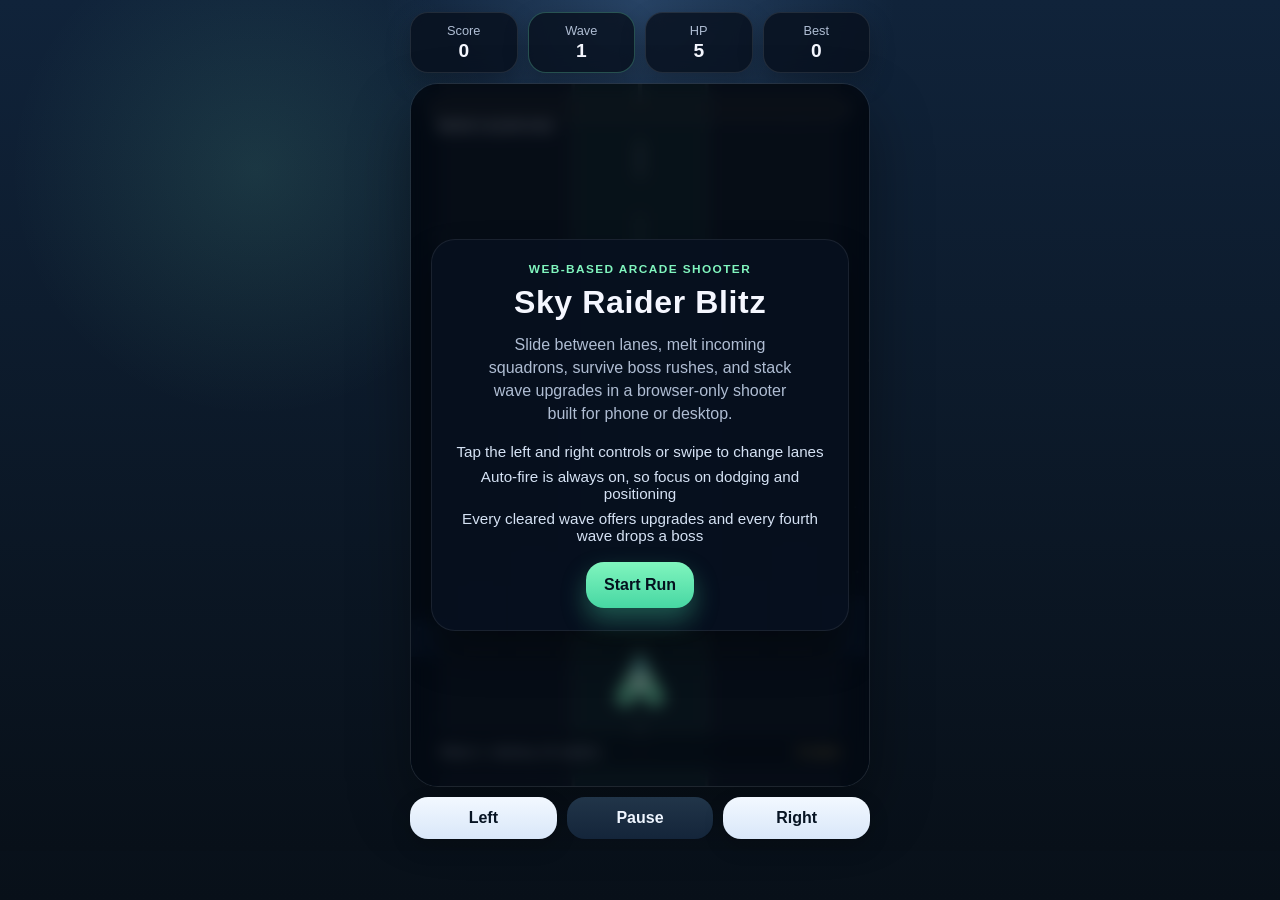
==== index.html @ b04896ec "Add Sky Raider Blitz static web game" ====
<!DOCTYPE html>
<html lang="en">
<head>
  <meta charset="UTF-8" />
  <meta name="viewport" content="width=device-width, initial-scale=1.0, maximum-scale=1.0, user-scalable=no" />
  <title>Sky Raider Blitz</title>
  <link rel="stylesheet" href="styles.css" />
</head>
<body>
  <div class="app-shell">
    <header class="hud-top">
      <div class="hud-pill">
        <span class="label">Score</span>
        <span id="score">0</span>
      </div>
      <div class="hud-pill center-pill">
        <span class="label">Wave</span>
        <span id="wave">1</span>
      </div>
      <div class="hud-pill">
        <span class="label">HP</span>
        <span id="hp">5</span>
      </div>
      <div class="hud-pill">
        <span class="label">Best</span>
        <span id="best">0</span>
      </div>
    </header>

    <main class="game-wrap">
      <canvas id="gameCanvas" width="420" height="760" aria-label="Three lane shooter game"></canvas>
      <div class="game-banner">
        <span id="statusText">Stay in motion and clear the lane.</span>
        <span id="coins" class="coin-readout">0 coins</span>
      </div>

      <div id="startOverlay" class="overlay visible">
        <div class="card hero-card">
          <p class="eyebrow">Web-based arcade shooter</p>
          <h1>Sky Raider Blitz</h1>
          <p class="subcopy">Slide between lanes, melt incoming squadrons, survive boss rushes, and stack wave upgrades in a browser-only shooter built for phone or desktop.</p>
          <div class="instructions">
            <div>Tap the left and right controls or swipe to change lanes</div>
            <div>Auto-fire is always on, so focus on dodging and positioning</div>
            <div>Every cleared wave offers upgrades and every fourth wave drops a boss</div>
          </div>
          <button id="startBtn" class="primary-btn">Start Run</button>
        </div>
      </div>

      <div id="upgradeOverlay" class="overlay hidden">
        <div class="card upgrade-card">
          <p class="eyebrow">Choose an upgrade</p>
          <h2>Wave Clear Bonus</h2>
          <div id="upgradeChoices" class="upgrade-choices"></div>
        </div>
      </div>

      <div id="gameOverOverlay" class="overlay hidden">
        <div class="card over-card">
          <p class="eyebrow">Run complete</p>
          <h2>Game Over</h2>
          <p id="finalStats" class="subcopy"></p>
          <button id="restartBtn" class="primary-btn">Run It Back</button>
        </div>
      </div>
    </main>

    <footer class="bottom-bar">
      <button id="leftBtn" class="control-btn" aria-label="Move left">Left</button>
      <button id="pauseBtn" class="control-btn secondary-btn" aria-label="Pause game">Pause</button>
      <button id="rightBtn" class="control-btn" aria-label="Move right">Right</button>
    </footer>
  </div>

  <script src="game.js"></script>
</body>
</html>
---- styles.css ----
:root {
  --bg1: #081019;
  --bg2: #10233a;
  --panel: rgba(7, 15, 27, 0.78);
  --line: rgba(255, 255, 255, 0.1);
  --text: #f5f7ff;
  --muted: #afbdd3;
  --accent: #80f5be;
  --accent-strong: #25cf8b;
  --accent-2: #7bb6ff;
  --danger: #ff7272;
  --gold: #ffd86b;
  --button-dark: #14253a;
}

* { box-sizing: border-box; }
html, body {
  margin: 0;
  min-height: 100%;
  font-family: "Trebuchet MS", "Segoe UI", sans-serif;
  background:
    radial-gradient(circle at top, rgba(123, 182, 255, 0.22), transparent 24%),
    radial-gradient(circle at 20% 20%, rgba(128, 245, 190, 0.11), transparent 20%),
    linear-gradient(180deg, var(--bg2), var(--bg1));
  color: var(--text);
  touch-action: manipulation;
}

body {
  display: flex;
  justify-content: center;
  align-items: center;
  padding: 12px;
}

.app-shell {
  width: min(100%, 460px);
  display: flex;
  flex-direction: column;
  gap: 10px;
}

.hud-top,
.bottom-bar {
  display: flex;
  gap: 10px;
}

.hud-pill,
.control-btn {
  flex: 1;
  background: var(--panel);
  border: 1px solid var(--line);
  border-radius: 18px;
  padding: 10px 12px;
  backdrop-filter: blur(10px);
  text-align: center;
  box-shadow: 0 10px 25px rgba(0,0,0,0.25);
}

.hud-pill .label {
  display: block;
  font-size: 0.8rem;
  color: var(--muted);
}

.hud-pill span:last-child {
  display: block;
  font-size: 1.2rem;
  font-weight: 800;
  margin-top: 2px;
}

.center-pill {
  border-color: rgba(116, 240, 193, 0.28);
}

.game-wrap {
  position: relative;
  background: rgba(3, 10, 20, 0.45);
  border: 1px solid var(--line);
  border-radius: 28px;
  overflow: hidden;
  box-shadow: 0 28px 60px rgba(0,0,0,0.35);
}

canvas {
  display: block;
  width: 100%;
  height: auto;
  max-height: 78vh;
  background: linear-gradient(180deg, #153458 0%, #081426 100%);
}

.game-banner {
  position: absolute;
  left: 16px;
  right: 16px;
  bottom: 16px;
  display: flex;
  justify-content: space-between;
  gap: 12px;
  padding: 10px 12px;
  border-radius: 16px;
  background: rgba(5, 13, 22, 0.62);
  border: 1px solid rgba(255,255,255,0.08);
  backdrop-filter: blur(10px);
  pointer-events: none;
  font-size: 0.84rem;
}

#statusText {
  color: #dce8fb;
}

.coin-readout {
  color: var(--gold);
  white-space: nowrap;
}

.overlay {
  position: absolute;
  inset: 0;
  display: flex;
  justify-content: center;
  align-items: center;
  padding: 20px;
  background: rgba(2, 7, 15, 0.62);
  backdrop-filter: blur(8px);
}

.overlay.hidden { display: none; }
.overlay.visible { display: flex; }

.card {
  width: 100%;
  background: rgba(7, 16, 31, 0.94);
  border: 1px solid rgba(255,255,255,0.08);
  border-radius: 24px;
  padding: 22px;
  box-shadow: 0 24px 40px rgba(0,0,0,0.3);
  text-align: center;
}

.eyebrow {
  margin: 0 0 8px;
  color: var(--accent);
  text-transform: uppercase;
  letter-spacing: 0.12em;
  font-size: 0.74rem;
  font-weight: 700;
}

h1, h2 { margin: 0 0 12px; }
.subcopy {
  margin: 0 auto 14px;
  color: var(--muted);
  line-height: 1.45;
  max-width: 34ch;
}

.instructions {
  display: grid;
  gap: 8px;
  margin: 18px 0;
  font-size: 0.95rem;
  color: #d5e2f4;
}

.primary-btn,
.upgrade-btn,
.control-btn {
  border: none;
  border-radius: 18px;
  padding: 14px 18px;
  font-size: 1rem;
  font-weight: 800;
  cursor: pointer;
  color: #04111e;
  background: linear-gradient(180deg, var(--accent), #47d7a3);
  box-shadow: 0 12px 25px rgba(71, 215, 163, 0.35);
}

.control-btn {
  padding: 12px 14px;
  background: linear-gradient(180deg, #f2f8ff, #d9e7f9);
  color: #071423;
  box-shadow: 0 8px 20px rgba(0,0,0,0.18);
}

.secondary-btn {
  background: linear-gradient(180deg, #213549, var(--button-dark));
  color: #eff6ff;
  box-shadow: none;
}

.control-btn:active,
.primary-btn:active,
.upgrade-btn:active {
  transform: translateY(1px) scale(0.99);
}

.upgrade-choices {
  display: grid;
  gap: 12px;
  margin-top: 18px;
}

.upgrade-btn {
  text-align: left;
  background: linear-gradient(180deg, #f5f8ff, #dfe9ff);
  color: #102548;
  box-shadow: none;
}

.upgrade-btn strong,
.upgrade-btn span {
  display: block;
}

.upgrade-btn span {
  margin-top: 4px;
  font-size: 0.9rem;
  color: #334766;
  font-weight: 600;
}

.hero-card h1,
.upgrade-card h2,
.over-card h2 {
  letter-spacing: 0.02em;
}

@media (max-width: 480px) {
  body { padding: 8px; }
  .hud-top, .bottom-bar { gap: 8px; }
  .hud-pill, .control-btn { padding: 9px 10px; border-radius: 15px; }
  .card { padding: 18px; }
  .game-banner {
    left: 12px;
    right: 12px;
    bottom: 12px;
    padding: 9px 10px;
    font-size: 0.78rem;
  }
}

@media (max-width: 420px) {
  .hud-top {
    display: grid;
    grid-template-columns: repeat(2, 1fr);
  }
}
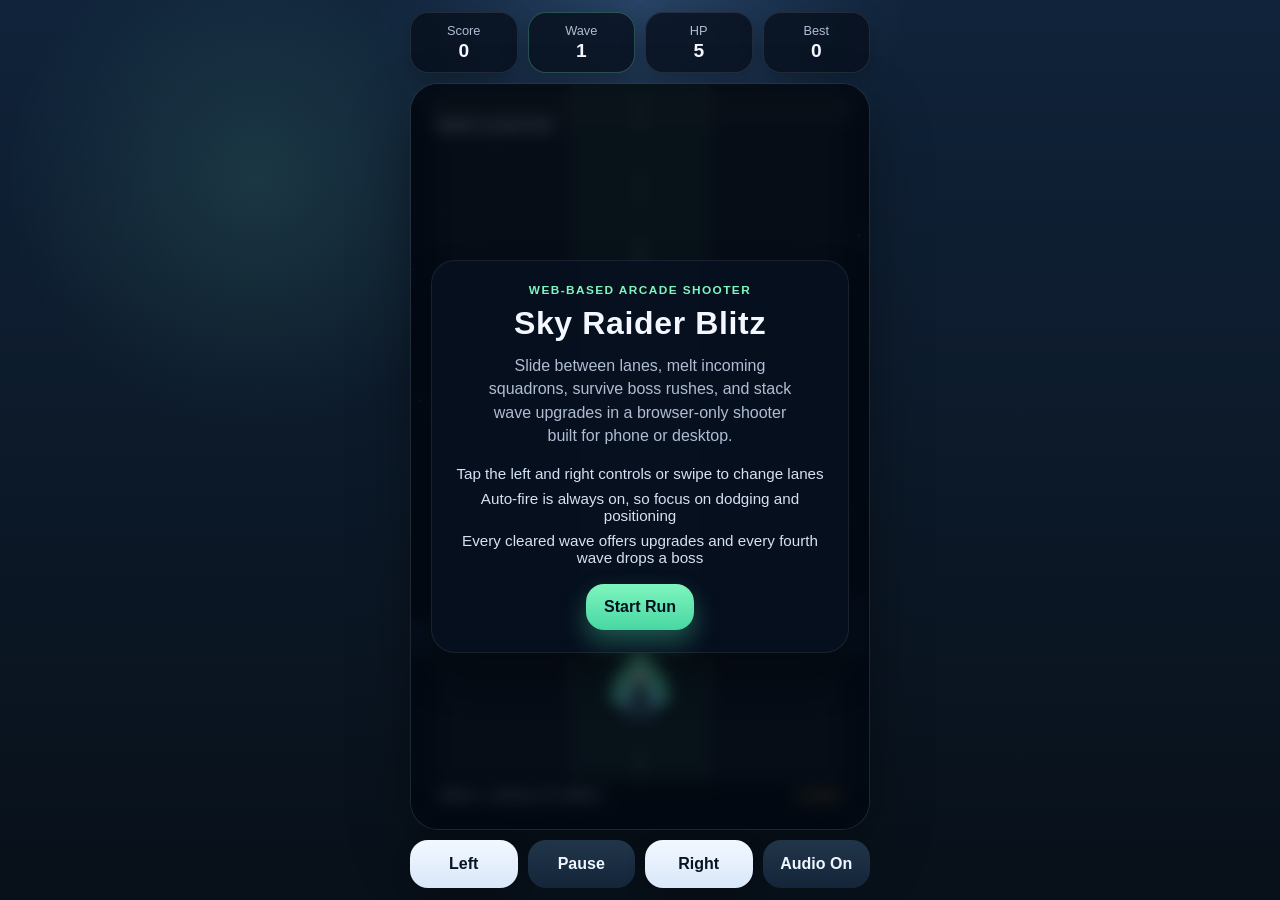
==== commit 0665ce68: "Polish mobile gameplay and add audio assets" ====
--- a/index.html
+++ b/index.html
@@ -70,6 +70,7 @@
       <button id="leftBtn" class="control-btn" aria-label="Move left">Left</button>
       <button id="pauseBtn" class="control-btn secondary-btn" aria-label="Pause game">Pause</button>
       <button id="rightBtn" class="control-btn" aria-label="Move right">Right</button>
+      <button id="audioBtn" class="control-btn secondary-btn" aria-label="Toggle audio">Audio On</button>
     </footer>
   </div>
 
--- a/styles.css
+++ b/styles.css
@@ -24,17 +24,29 @@
     linear-gradient(180deg, var(--bg2), var(--bg1));
   color: var(--text);
   touch-action: manipulation;
+  overscroll-behavior: none;
 }
 
 body {
   display: flex;
   justify-content: center;
   align-items: center;
-  padding: 12px;
+  min-height: 100vh;
+  min-height: 100svh;
+  padding:
+    max(12px, env(safe-area-inset-top))
+    max(12px, env(safe-area-inset-right))
+    max(12px, env(safe-area-inset-bottom))
+    max(12px, env(safe-area-inset-left));
+  user-select: none;
+  -webkit-user-select: none;
+  -webkit-tap-highlight-color: transparent;
 }
 
 .app-shell {
   width: min(100%, 460px);
+  min-height: calc(100vh - 24px);
+  min-height: calc(100svh - 24px);
   display: flex;
   flex-direction: column;
   gap: 10px;
@@ -76,7 +88,10 @@
 }
 
 .game-wrap {
+  flex: 1;
   position: relative;
+  display: flex;
+  align-items: stretch;
   background: rgba(3, 10, 20, 0.45);
   border: 1px solid var(--line);
   border-radius: 28px;
@@ -87,9 +102,11 @@
 canvas {
   display: block;
   width: 100%;
-  height: auto;
-  max-height: 78vh;
+  height: 100%;
+  aspect-ratio: 420 / 760;
+  max-height: min(78vh, 78svh);
   background: linear-gradient(180deg, #153458 0%, #081426 100%);
+  touch-action: none;
 }
 
 .game-banner {
@@ -129,7 +146,7 @@
   backdrop-filter: blur(8px);
 }
 
-.overlay.hidden { display: none; }
+.overlay.hidden { display: none !important; }
 .overlay.visible { display: flex; }
 
 .card {
@@ -186,6 +203,8 @@
   background: linear-gradient(180deg, #f2f8ff, #d9e7f9);
   color: #071423;
   box-shadow: 0 8px 20px rgba(0,0,0,0.18);
+  min-height: 48px;
+  touch-action: manipulation;
 }
 
 .secondary-btn {
@@ -232,10 +251,31 @@
 }
 
 @media (max-width: 480px) {
-  body { padding: 8px; }
+  body {
+    padding:
+      max(8px, env(safe-area-inset-top))
+      max(8px, env(safe-area-inset-right))
+      max(8px, env(safe-area-inset-bottom))
+      max(8px, env(safe-area-inset-left));
+  }
+  .app-shell {
+    width: 100%;
+    min-height: calc(100vh - 16px);
+    min-height: calc(100svh - 16px);
+  }
   .hud-top, .bottom-bar { gap: 8px; }
+  .bottom-bar {
+    display: grid;
+    grid-template-columns: repeat(2, 1fr);
+  }
   .hud-pill, .control-btn { padding: 9px 10px; border-radius: 15px; }
   .card { padding: 18px; }
+  .game-wrap {
+    border-radius: 22px;
+  }
+  canvas {
+    max-height: none;
+  }
   .game-banner {
     left: 12px;
     right: 12px;
@@ -250,4 +290,12 @@
     display: grid;
     grid-template-columns: repeat(2, 1fr);
   }
-}
+  .control-btn {
+    min-height: 52px;
+    font-size: 0.95rem;
+  }
+  .game-banner {
+    flex-direction: column;
+    align-items: flex-start;
+  }
+}
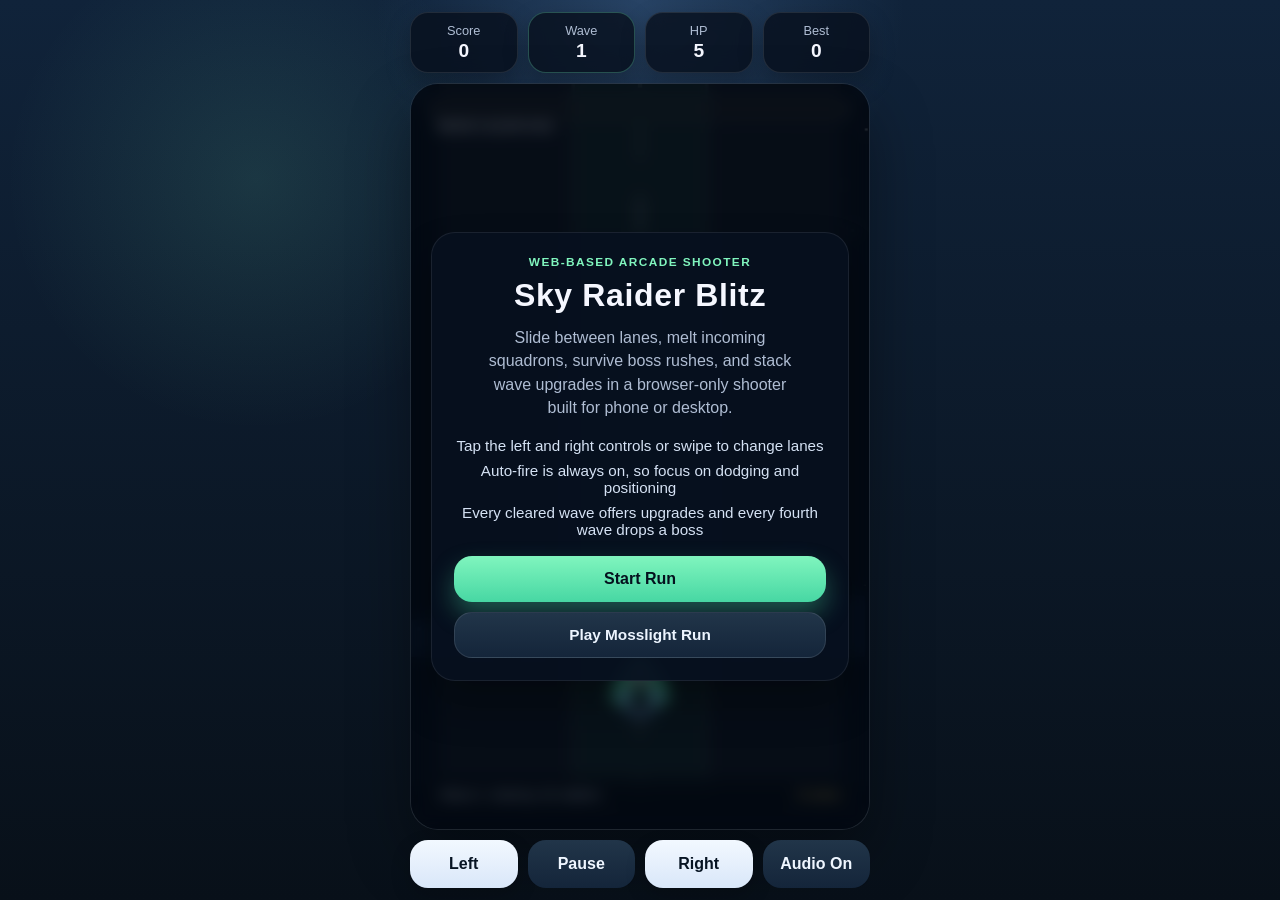
==== commit 54b9288d: "Add Mosslight Run as a second playable game" ====
--- a/index.html
+++ b/index.html
@@ -44,7 +44,10 @@
             <div>Auto-fire is always on, so focus on dodging and positioning</div>
             <div>Every cleared wave offers upgrades and every fourth wave drops a boss</div>
           </div>
-          <button id="startBtn" class="primary-btn">Start Run</button>
+          <div class="hero-actions">
+            <button id="startBtn" class="primary-btn">Start Run</button>
+            <a class="secondary-link" href="mosslight-run/">Play Mosslight Run</a>
+          </div>
         </div>
       </div>
 
--- a/styles.css
+++ b/styles.css
@@ -184,6 +184,11 @@
   color: #d5e2f4;
 }
 
+.hero-actions {
+  display: grid;
+  gap: 10px;
+}
+
 .primary-btn,
 .upgrade-btn,
 .control-btn {
@@ -198,6 +203,20 @@
   box-shadow: 0 12px 25px rgba(71, 215, 163, 0.35);
 }
 
+.secondary-link {
+  display: inline-flex;
+  justify-content: center;
+  align-items: center;
+  border-radius: 18px;
+  padding: 13px 18px;
+  font-size: 0.96rem;
+  font-weight: 800;
+  color: #edf5ff;
+  text-decoration: none;
+  background: linear-gradient(180deg, #213549, var(--button-dark));
+  border: 1px solid rgba(255, 255, 255, 0.1);
+}
+
 .control-btn {
   padding: 12px 14px;
   background: linear-gradient(180deg, #f2f8ff, #d9e7f9);
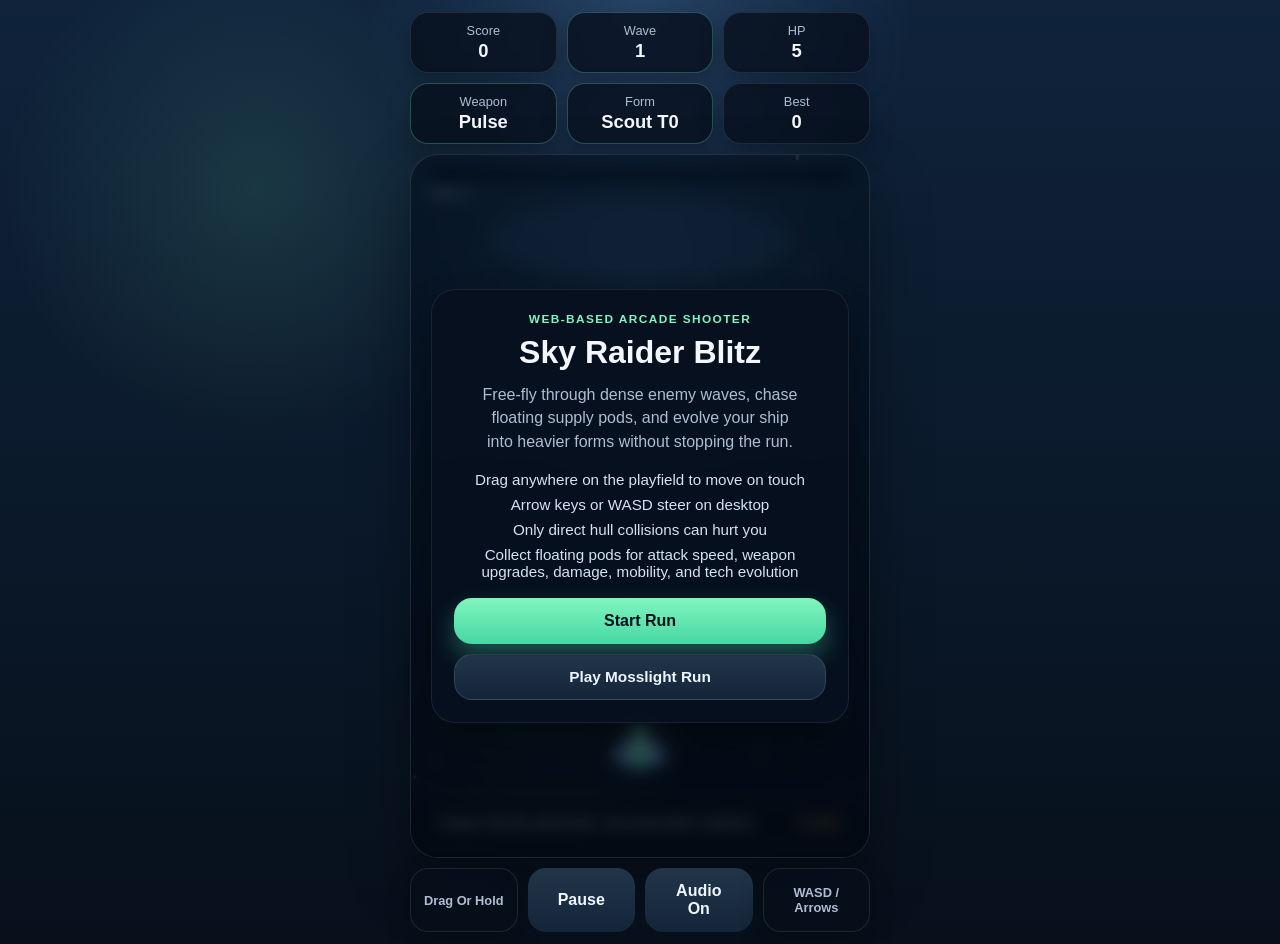
==== commit dd125523: "Refactor shooter for free movement" ====
--- a/index.html
+++ b/index.html
@@ -2,7 +2,10 @@
 <html lang="en">
 <head>
   <meta charset="UTF-8" />
-  <meta name="viewport" content="width=device-width, initial-scale=1.0, maximum-scale=1.0, user-scalable=no" />
+  <meta
+    name="viewport"
+    content="width=device-width, initial-scale=1.0, maximum-scale=1.0, user-scalable=no"
+  />
   <title>Sky Raider Blitz</title>
   <link rel="stylesheet" href="styles.css" />
 </head>
@@ -22,15 +25,24 @@
         <span id="hp">5</span>
       </div>
       <div class="hud-pill">
+        <span class="label">Weapon</span>
+        <span id="weapon">Pulse</span>
+      </div>
+      <div class="hud-pill">
+        <span class="label">Form</span>
+        <span id="form">Scout T0</span>
+      </div>
+      <div class="hud-pill">
         <span class="label">Best</span>
         <span id="best">0</span>
       </div>
     </header>
 
     <main class="game-wrap">
-      <canvas id="gameCanvas" width="420" height="760" aria-label="Three lane shooter game"></canvas>
+      <canvas id="gameCanvas" width="420" height="760" aria-label="Free movement web shooter game"></canvas>
+
       <div class="game-banner">
-        <span id="statusText">Stay in motion and clear the lane.</span>
+        <span id="statusText">Drag to free-fly, grab pods, and avoid direct collisions.</span>
         <span id="coins" class="coin-readout">0 coins</span>
       </div>
 
@@ -38,24 +50,20 @@
         <div class="card hero-card">
           <p class="eyebrow">Web-based arcade shooter</p>
           <h1>Sky Raider Blitz</h1>
-          <p class="subcopy">Slide between lanes, melt incoming squadrons, survive boss rushes, and stack wave upgrades in a browser-only shooter built for phone or desktop.</p>
+          <p class="subcopy">
+            Free-fly through dense enemy waves, chase floating supply pods, and evolve your ship into heavier forms
+            without stopping the run.
+          </p>
           <div class="instructions">
-            <div>Tap the left and right controls or swipe to change lanes</div>
-            <div>Auto-fire is always on, so focus on dodging and positioning</div>
-            <div>Every cleared wave offers upgrades and every fourth wave drops a boss</div>
+            <div>Drag anywhere on the playfield to move on touch</div>
+            <div>Arrow keys or WASD steer on desktop</div>
+            <div>Only direct hull collisions can hurt you</div>
+            <div>Collect floating pods for attack speed, weapon upgrades, damage, mobility, and tech evolution</div>
           </div>
           <div class="hero-actions">
             <button id="startBtn" class="primary-btn">Start Run</button>
             <a class="secondary-link" href="mosslight-run/">Play Mosslight Run</a>
           </div>
-        </div>
-      </div>
-
-      <div id="upgradeOverlay" class="overlay hidden">
-        <div class="card upgrade-card">
-          <p class="eyebrow">Choose an upgrade</p>
-          <h2>Wave Clear Bonus</h2>
-          <div id="upgradeChoices" class="upgrade-choices"></div>
         </div>
       </div>
 
@@ -70,10 +78,10 @@
     </main>
 
     <footer class="bottom-bar">
-      <button id="leftBtn" class="control-btn" aria-label="Move left">Left</button>
+      <div class="control-hint">Drag Or Hold</div>
       <button id="pauseBtn" class="control-btn secondary-btn" aria-label="Pause game">Pause</button>
-      <button id="rightBtn" class="control-btn" aria-label="Move right">Right</button>
       <button id="audioBtn" class="control-btn secondary-btn" aria-label="Toggle audio">Audio On</button>
+      <div class="control-hint">WASD / Arrows</div>
     </footer>
   </div>
 
--- a/styles.css
+++ b/styles.css
@@ -1,20 +1,23 @@
 :root {
-  --bg1: #081019;
-  --bg2: #10233a;
+  --bg1: #07101b;
+  --bg2: #0f233b;
   --panel: rgba(7, 15, 27, 0.78);
   --line: rgba(255, 255, 255, 0.1);
   --text: #f5f7ff;
   --muted: #afbdd3;
   --accent: #80f5be;
-  --accent-strong: #25cf8b;
   --accent-2: #7bb6ff;
   --danger: #ff7272;
   --gold: #ffd86b;
   --button-dark: #14253a;
 }
 
-* { box-sizing: border-box; }
-html, body {
+* {
+  box-sizing: border-box;
+}
+
+html,
+body {
   margin: 0;
   min-height: 100%;
   font-family: "Trebuchet MS", "Segoe UI", sans-serif;
@@ -52,51 +55,76 @@
   gap: 10px;
 }
 
-.hud-top,
+.hud-top {
+  display: grid;
+  grid-template-columns: repeat(3, 1fr);
+  gap: 10px;
+}
+
 .bottom-bar {
-  display: flex;
+  display: grid;
+  grid-template-columns: repeat(4, 1fr);
   gap: 10px;
 }
 
 .hud-pill,
-.control-btn {
-  flex: 1;
+.control-btn,
+.control-hint {
   background: var(--panel);
   border: 1px solid var(--line);
   border-radius: 18px;
   padding: 10px 12px;
   backdrop-filter: blur(10px);
   text-align: center;
-  box-shadow: 0 10px 25px rgba(0,0,0,0.25);
-}
-
-.hud-pill .label {
+  box-shadow: 0 10px 25px rgba(0, 0, 0, 0.25);
+}
+
+.hud-pill .label,
+.control-hint {
   display: block;
   font-size: 0.8rem;
   color: var(--muted);
 }
 
+.control-hint {
+  display: grid;
+  place-items: center;
+  font-weight: 700;
+}
+
 .hud-pill span:last-child {
   display: block;
-  font-size: 1.2rem;
+  margin-top: 2px;
+  font-size: 1.15rem;
   font-weight: 800;
-  margin-top: 2px;
-}
-
-.center-pill {
+}
+
+.center-pill,
+.hud-pill:nth-child(4),
+.hud-pill:nth-child(5) {
   border-color: rgba(116, 240, 193, 0.28);
 }
 
 .game-wrap {
+  position: relative;
   flex: 1;
-  position: relative;
   display: flex;
   align-items: stretch;
   background: rgba(3, 10, 20, 0.45);
   border: 1px solid var(--line);
   border-radius: 28px;
   overflow: hidden;
-  box-shadow: 0 28px 60px rgba(0,0,0,0.35);
+  box-shadow: 0 28px 60px rgba(0, 0, 0, 0.35);
+}
+
+.game-wrap::before {
+  content: "";
+  position: absolute;
+  inset: 0;
+  background:
+    radial-gradient(circle at 50% 18%, rgba(123, 182, 255, 0.12), transparent 34%),
+    radial-gradient(circle at 30% 78%, rgba(128, 245, 190, 0.06), transparent 24%);
+  pointer-events: none;
 }
 
 canvas {
@@ -105,7 +133,7 @@
   height: 100%;
   aspect-ratio: 420 / 760;
   max-height: min(78vh, 78svh);
-  background: linear-gradient(180deg, #153458 0%, #081426 100%);
+  background: linear-gradient(180deg, #143455 0%, #081426 100%);
   touch-action: none;
 }
 
@@ -120,7 +148,7 @@
   padding: 10px 12px;
   border-radius: 16px;
   background: rgba(5, 13, 22, 0.62);
-  border: 1px solid rgba(255,255,255,0.08);
+  border: 1px solid rgba(255, 255, 255, 0.08);
   backdrop-filter: blur(10px);
   pointer-events: none;
   font-size: 0.84rem;
@@ -146,16 +174,21 @@
   backdrop-filter: blur(8px);
 }
 
-.overlay.hidden { display: none !important; }
-.overlay.visible { display: flex; }
+.overlay.hidden {
+  display: none !important;
+}
+
+.overlay.visible {
+  display: flex;
+}
 
 .card {
   width: 100%;
   background: rgba(7, 16, 31, 0.94);
-  border: 1px solid rgba(255,255,255,0.08);
+  border: 1px solid rgba(255, 255, 255, 0.08);
   border-radius: 24px;
   padding: 22px;
-  box-shadow: 0 24px 40px rgba(0,0,0,0.3);
+  box-shadow: 0 24px 40px rgba(0, 0, 0, 0.3);
   text-align: center;
 }
 
@@ -168,12 +201,16 @@
   font-weight: 700;
 }
 
-h1, h2 { margin: 0 0 12px; }
+h1,
+h2 {
+  margin: 0 0 12px;
+}
+
 .subcopy {
   margin: 0 auto 14px;
+  max-width: 36ch;
   color: var(--muted);
   line-height: 1.45;
-  max-width: 34ch;
 }
 
 .instructions {
@@ -190,7 +227,6 @@
 }
 
 .primary-btn,
-.upgrade-btn,
 .control-btn {
   border: none;
   border-radius: 18px;
@@ -218,11 +254,10 @@
 }
 
 .control-btn {
-  padding: 12px 14px;
+  min-height: 48px;
   background: linear-gradient(180deg, #f2f8ff, #d9e7f9);
   color: #071423;
-  box-shadow: 0 8px 20px rgba(0,0,0,0.18);
-  min-height: 48px;
+  box-shadow: 0 8px 20px rgba(0, 0, 0, 0.18);
   touch-action: manipulation;
 }
 
@@ -233,40 +268,8 @@
 }
 
 .control-btn:active,
-.primary-btn:active,
-.upgrade-btn:active {
+.primary-btn:active {
   transform: translateY(1px) scale(0.99);
-}
-
-.upgrade-choices {
-  display: grid;
-  gap: 12px;
-  margin-top: 18px;
-}
-
-.upgrade-btn {
-  text-align: left;
-  background: linear-gradient(180deg, #f5f8ff, #dfe9ff);
-  color: #102548;
-  box-shadow: none;
-}
-
-.upgrade-btn strong,
-.upgrade-btn span {
-  display: block;
-}
-
-.upgrade-btn span {
-  margin-top: 4px;
-  font-size: 0.9rem;
-  color: #334766;
-  font-weight: 600;
-}
-
-.hero-card h1,
-.upgrade-card h2,
-.over-card h2 {
-  letter-spacing: 0.02em;
 }
 
 @media (max-width: 480px) {
@@ -277,24 +280,41 @@
       max(8px, env(safe-area-inset-bottom))
       max(8px, env(safe-area-inset-left));
   }
+
   .app-shell {
     width: 100%;
     min-height: calc(100vh - 16px);
     min-height: calc(100svh - 16px);
   }
-  .hud-top, .bottom-bar { gap: 8px; }
+
+  .hud-top,
   .bottom-bar {
-    display: grid;
+    gap: 8px;
+  }
+
+  .bottom-bar {
     grid-template-columns: repeat(2, 1fr);
   }
-  .hud-pill, .control-btn { padding: 9px 10px; border-radius: 15px; }
-  .card { padding: 18px; }
+
+  .hud-pill,
+  .control-btn,
+  .control-hint {
+    padding: 9px 10px;
+    border-radius: 15px;
+  }
+
+  .card {
+    padding: 18px;
+  }
+
   .game-wrap {
     border-radius: 22px;
   }
+
   canvas {
     max-height: none;
   }
+
   .game-banner {
     left: 12px;
     right: 12px;
@@ -305,14 +325,12 @@
 }
 
 @media (max-width: 420px) {
-  .hud-top {
-    display: grid;
-    grid-template-columns: repeat(2, 1fr);
-  }
-  .control-btn {
+  .control-btn,
+  .control-hint {
     min-height: 52px;
     font-size: 0.95rem;
   }
+
   .game-banner {
     flex-direction: column;
     align-items: flex-start;
